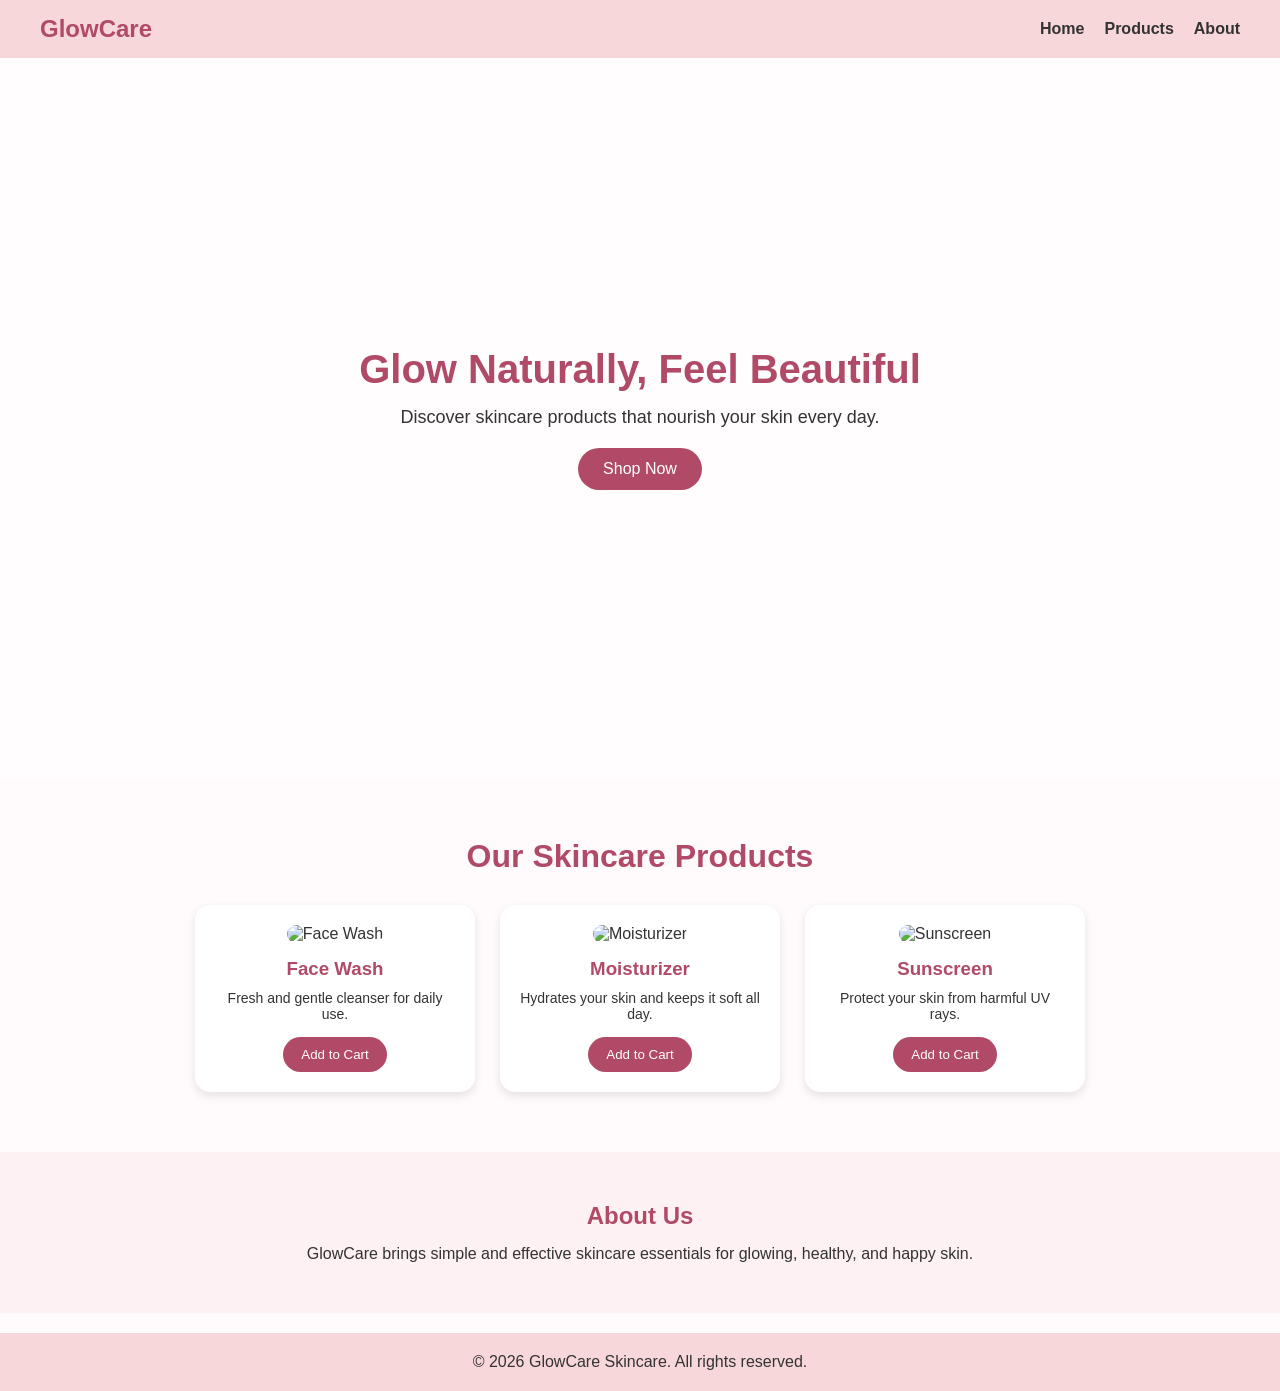
==== web1/index.html @ 497046e3 "Add files via upload" ====
<!DOCTYPE html>
<html lang="en">
<head>
  <meta charset="UTF-8" />
  <meta name="viewport" content="width=device-width, initial-scale=1.0" />
  <title>GlowCare Skincare</title>
  <link rel="stylesheet" href="style.css" />
</head>
<body>

  <!-- Navbar -->
  <header>
    <nav class="navbar">
      <h1>GlowCare</h1>
      <ul>
        <li><a href="#home">Home</a></li>
        <li><a href="#products">Products</a></li>
        <li><a href="#about">About</a></li>
      </ul>
    </nav>
  </header>

  <!-- Hero Section -->
  <section class="hero" id="home">
    <div class="hero-text">
      <h2>Glow Naturally, Feel Beautiful</h2>
      <p>Discover skincare products that nourish your skin every day.</p>
      <button onclick="shopNow()">Shop Now</button>
    </div>
  </section>

  <!-- Products -->
  <section class="products" id="products">
    <h2>Our Skincare Products</h2>
    <div class="product-container">

      <div class="product-card">
        <img src="https://images.unsplash.com/photo-1620916566398-39f1143ab7be?w=500" alt="Face Wash">
        <h3>Face Wash</h3>
        <p>Fresh and gentle cleanser for daily use.</p>
        <button onclick="addToCart('Face Wash')">Add to Cart</button>
      </div>

      <div class="product-card">
        <img src="https://images.unsplash.com/photo-1556228578-8c89e6adf883?w=500" alt="Moisturizer">
        <h3>Moisturizer</h3>
        <p>Hydrates your skin and keeps it soft all day.</p>
        <button onclick="addToCart('Moisturizer')">Add to Cart</button>
      </div>

      <div class="product-card">
        <img src="https://images.unsplash.com/photo-1617897903246-719242758050?w=500" alt="Sunscreen">
        <h3>Sunscreen</h3>
        <p>Protect your skin from harmful UV rays.</p>
        <button onclick="addToCart('Sunscreen')">Add to Cart</button>
      </div>

    </div>
  </section>

  <!-- About -->
  <section class="about" id="about">
    <h2>About Us</h2>
    <p>
      GlowCare brings simple and effective skincare essentials for glowing,
      healthy, and happy skin.
    </p>
  </section>

  <footer>
    <p>© 2026 GlowCare Skincare. All rights reserved.</p>
  </footer>

  <script src="./script.js"></script>
</body>
</html>
---- web1/style.css ----
* {
  margin: 0;
  padding: 0;
  box-sizing: border-box;
  font-family: Arial, sans-serif;
}

body {
  background: #fffafc;
  color: #333;
}

/* Navbar */
.navbar {
  display: flex;
  justify-content: space-between;
  align-items: center;
  background: #f8d7da;
  padding: 15px 40px;
}

.navbar h1 {
  color: #b04a67;
}

.navbar ul {
  list-style: none;
  display: flex;
  gap: 20px;
}

.navbar a {
  text-decoration: none;
  color: #333;
  font-weight: bold;
}

/* Hero */
.hero {
  height: 80vh;
  background: linear-gradient(rgba(255,255,255,0.5), rgba(255,255,255,0.5)),
              url("https://images.unsplash.com/photo-1522335789203-aabd1fc54bc9?w=1200") center/cover no-repeat;
  display: flex;
  justify-content: center;
  align-items: center;
  text-align: center;
  padding: 20px;
}

.hero-text h2 {
  font-size: 40px;
  color: #b04a67;
  margin-bottom: 15px;
}

.hero-text p {
  font-size: 18px;
  margin-bottom: 20px;
}

.hero-text button {
  padding: 12px 25px;
  border: none;
  background: #b04a67;
  color: white;
  font-size: 16px;
  cursor: pointer;
  border-radius: 25px;
}

.hero-text button:hover {
  background: #913b56;
}

/* Products */
.products {
  padding: 60px 20px;
  text-align: center;
}

.products h2 {
  margin-bottom: 30px;
  color: #b04a67;
  font-size: 32px;
}

.product-container {
  display: flex;
  justify-content: center;
  gap: 25px;
  flex-wrap: wrap;
}

.product-card {
  background: white;
  width: 280px;
  padding: 20px;
  border-radius: 15px;
  box-shadow: 0 4px 10px rgba(0,0,0,0.1);
}

.product-card img {
  width: 100%;
  height: 220px;
  object-fit: cover;
  border-radius: 12px;
}

.product-card h3 {
  margin: 15px 0 10px;
  color: #b04a67;
}

.product-card p {
  font-size: 14px;
  margin-bottom: 15px;
}

.product-card button {
  padding: 10px 18px;
  border: none;
  background: #b04a67;
  color: white;
  border-radius: 20px;
  cursor: pointer;
}

.product-card button:hover {
  background: #913b56;
}

/* About */
.about {
  background: #fef1f4;
  padding: 50px 20px;
  text-align: center;
}

.about h2 {
  color: #b04a67;
  margin-bottom: 15px;
}

/* Footer */
footer {
  text-align: center;
  padding: 20px;
  background: #f8d7da;
  margin-top: 20px;
}
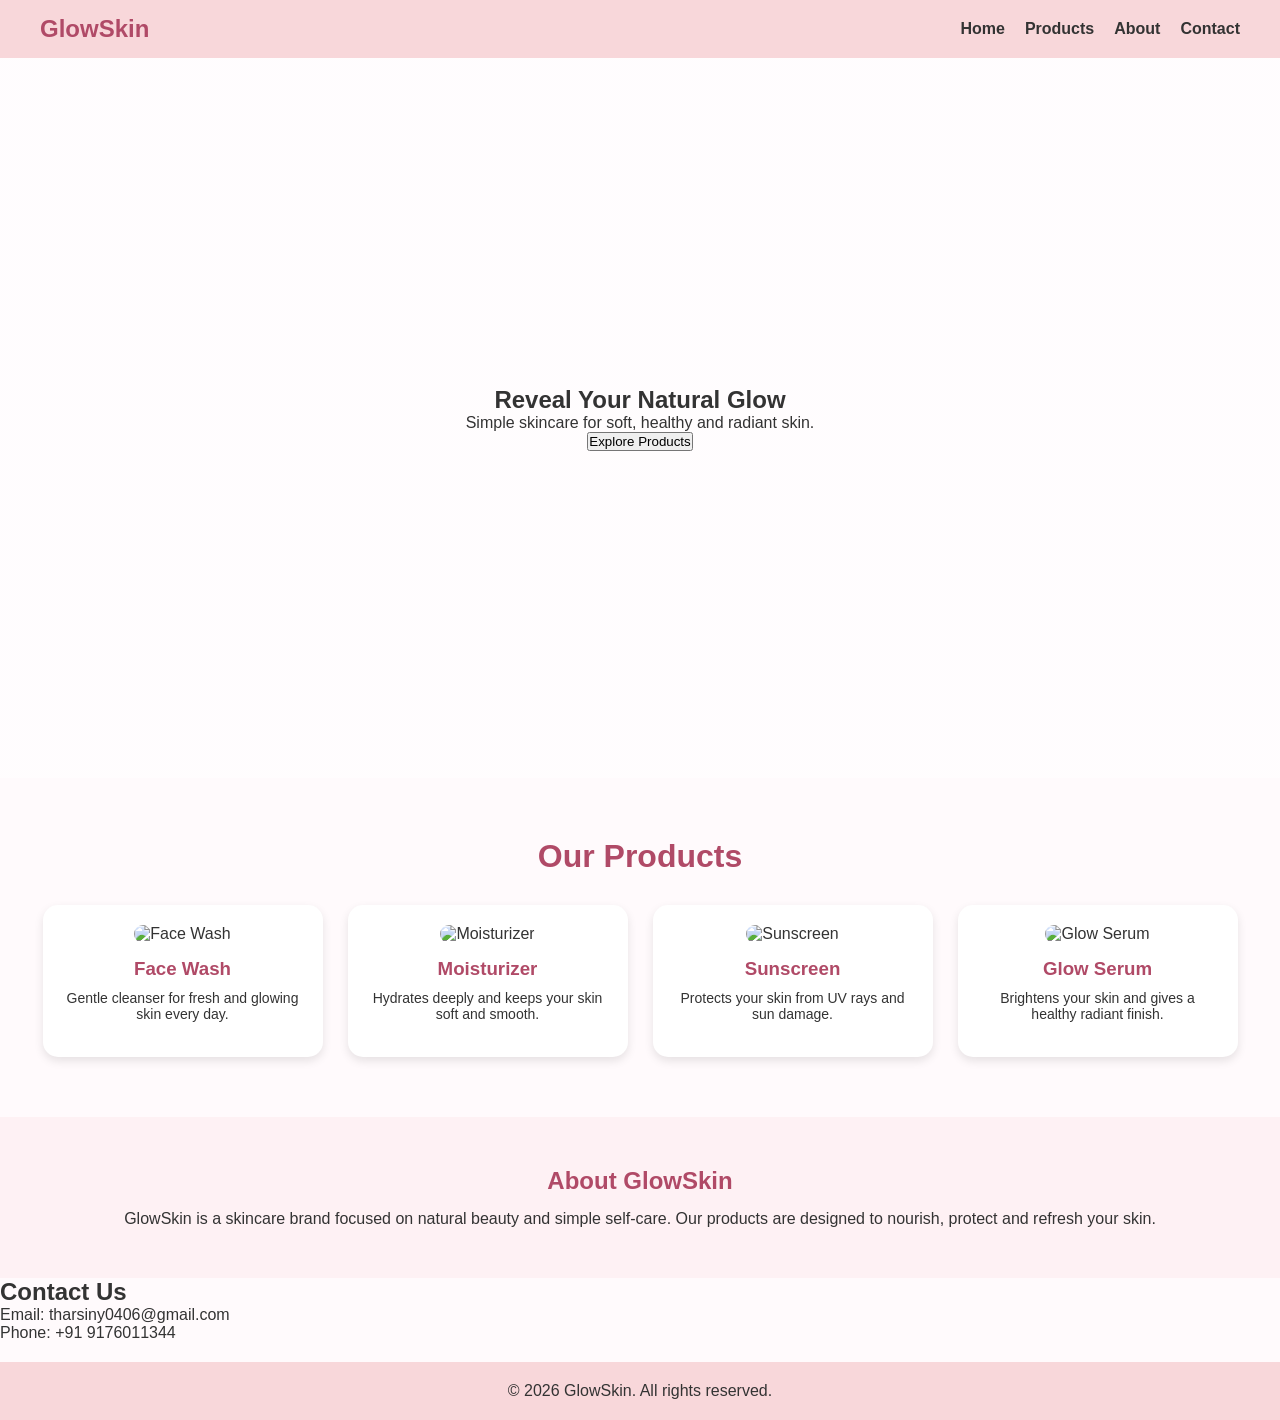
==== commit 80131517: "Change branding to GlowSkin and update content Updated the website's branding from 'GlowCare' to 'Gl" ====
--- a/web1/index.html
+++ b/web1/index.html
@@ -1,58 +1,62 @@
 <!DOCTYPE html>
 <html lang="en">
 <head>
-  <meta charset="UTF-8" />
-  <meta name="viewport" content="width=device-width, initial-scale=1.0" />
-  <title>GlowCare Skincare</title>
-  <link rel="stylesheet" href="style.css" />
+  <meta charset="UTF-8">
+  <meta name="viewport" content="width=device-width, initial-scale=1.0">
+  <title>GlowSkin</title>
+  <link rel="stylesheet" href="style.css">
 </head>
 <body>
 
   <!-- Navbar -->
   <header>
     <nav class="navbar">
-      <h1>GlowCare</h1>
-      <ul>
+      <h1 class="logo">GlowSkin</h1>
+      <ul class="nav-links">
         <li><a href="#home">Home</a></li>
         <li><a href="#products">Products</a></li>
         <li><a href="#about">About</a></li>
+        <li><a href="#contact">Contact</a></li>
       </ul>
     </nav>
   </header>
 
   <!-- Hero Section -->
   <section class="hero" id="home">
-    <div class="hero-text">
-      <h2>Glow Naturally, Feel Beautiful</h2>
-      <p>Discover skincare products that nourish your skin every day.</p>
-      <button onclick="shopNow()">Shop Now</button>
+    <div class="hero-content">
+      <h2>Reveal Your Natural Glow</h2>
+      <p>Simple skincare for soft, healthy and radiant skin.</p>
+      <button id="exploreBtn">Explore Products</button>
     </div>
   </section>
 
-  <!-- Products -->
+  <!-- Products Section -->
   <section class="products" id="products">
-    <h2>Our Skincare Products</h2>
+    <h2>Our Products</h2>
     <div class="product-container">
 
       <div class="product-card">
-        <img src="https://images.unsplash.com/photo-1620916566398-39f1143ab7be?w=500" alt="Face Wash">
+        <img src="https://images.unsplash.com/photo-1620916566398-39f1143ab7be?w=600" alt="Face Wash">
         <h3>Face Wash</h3>
-        <p>Fresh and gentle cleanser for daily use.</p>
-        <button onclick="addToCart('Face Wash')">Add to Cart</button>
+        <p>Gentle cleanser for fresh and glowing skin every day.</p>
       </div>
 
       <div class="product-card">
-        <img src="https://images.unsplash.com/photo-1556228578-8c89e6adf883?w=500" alt="Moisturizer">
+        <img src="https://images.unsplash.com/photo-1556228578-8c89e6adf883?w=600" alt="Moisturizer">
         <h3>Moisturizer</h3>
-        <p>Hydrates your skin and keeps it soft all day.</p>
-        <button onclick="addToCart('Moisturizer')">Add to Cart</button>
+        <p>Hydrates deeply and keeps your skin soft and smooth.</p>
       </div>
 
       <div class="product-card">
-        <img src="https://images.unsplash.com/photo-1617897903246-719242758050?w=500" alt="Sunscreen">
+        <img src="https://images.unsplash.com/photo-1617897903246-719242758050?w=600" alt="Sunscreen">
         <h3>Sunscreen</h3>
-        <p>Protect your skin from harmful UV rays.</p>
-        <button onclick="addToCart('Sunscreen')">Add to Cart</button>
+        <p>Protects your skin from UV rays and sun damage.</p>
+      </div>
+
+      <div class="product-card">
+       <img src="https://images.unsplash.com/photo-1571781926291-c477ebfd024b?w=600" alt="Glow Serum">
+        <h3>Glow Serum</h3>
+        <p>Brightens your skin and gives a healthy radiant finish.</p>
       </div>
 
     </div>
@@ -60,17 +64,25 @@
 
   <!-- About -->
   <section class="about" id="about">
-    <h2>About Us</h2>
+    <h2>About GlowSkin</h2>
     <p>
-      GlowCare brings simple and effective skincare essentials for glowing,
-      healthy, and happy skin.
+      GlowSkin is a skincare brand focused on natural beauty and simple self-care.
+      Our products are designed to nourish, protect and refresh your skin.
     </p>
   </section>
 
+  <!-- Contact -->
+  <section class="contact" id="contact">
+    <h2>Contact Us</h2>
+    <p>Email: tharsiny0406@gmail.com</p>
+    <p>Phone: +91 9176011344</p>
+  </section>
+
+  <!-- Footer -->
   <footer>
-    <p>© 2026 GlowCare Skincare. All rights reserved.</p>
+    <p>© 2026 GlowSkin. All rights reserved.</p>
   </footer>
 
-  <script src="./script.js"></script>
+  <script src="script.js"></script>
 </body>
-</html>+</html>
